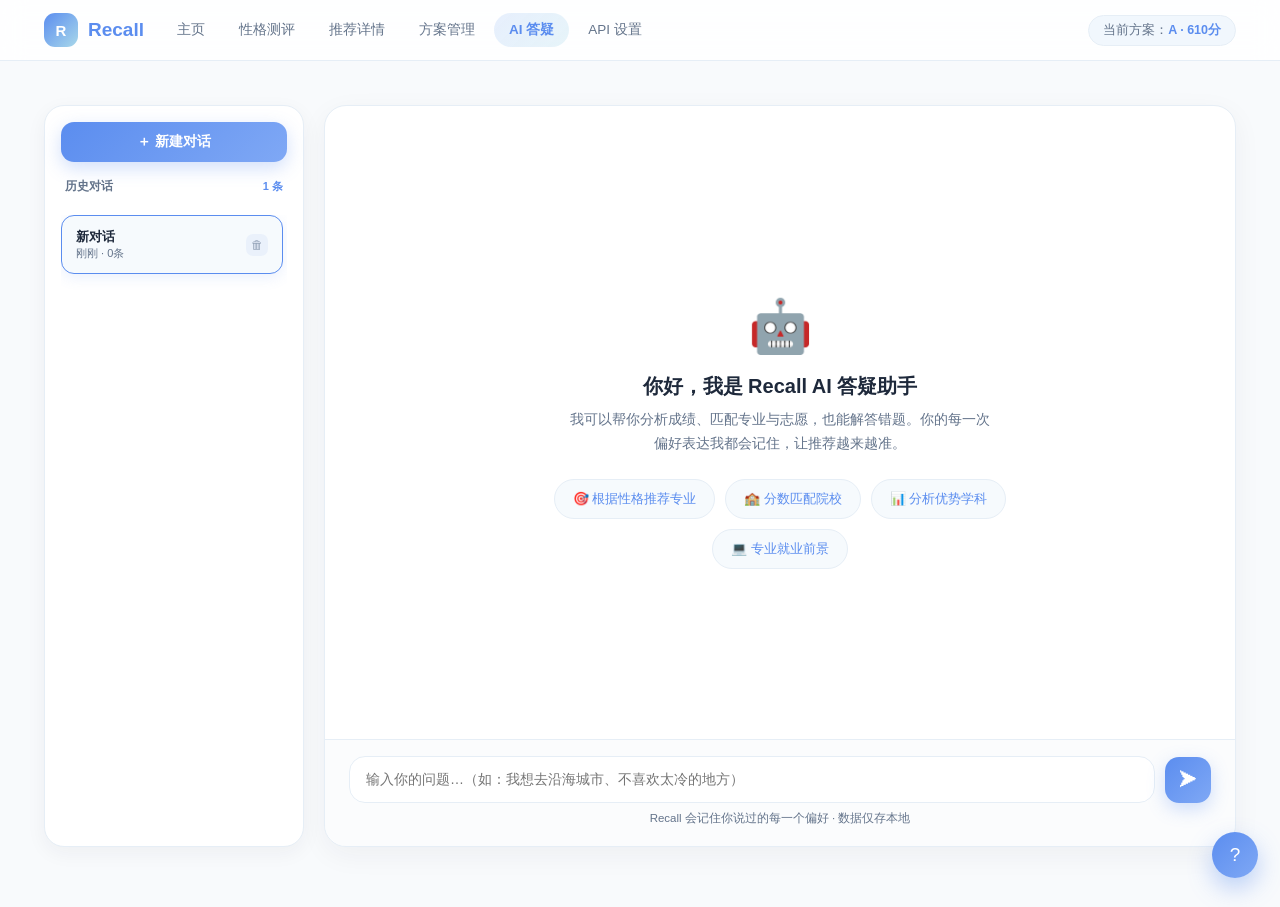
==== Recall_AI答疑.html @ 5f00f289 "feat: Recall 志愿填报助手 MVP 交付 - 前端：主页/测评/推荐详情/方案管理/AI答疑/API设置/专业详情 7 页 + 入口页 + 马卡龙设计系统 - 后端：FastAPI 代理（" ====
<!DOCTYPE html>
<html lang="zh-CN">
<head>
<meta charset="UTF-8">
<meta name="viewport" content="width=device-width,initial-scale=1">
<title>AI 答疑 · Recall</title>
<link rel="stylesheet" href="recall-ui.css">
<style>
/* ====== 页面专属：AI 答疑聊天布局 ====== */
.chat-wrap{display:flex;gap:20px;height:calc(100vh - 72px);margin-top:18px}

/* 左侧：对话列表面板 */
.chat-sidebar{width:260px;flex-shrink:0;display:flex;flex-direction:column;gap:12px}
.chat-sidebar .new-chat-btn{
  display:flex;align-items:center;justify-content:center;gap:8px;
  padding:11px;border-radius:13px;font-size:13.5px;font-weight:600;
  background:linear-gradient(135deg,var(--main),#7FA8F5);color:#fff;
  box-shadow:0 6px 18px rgba(91,141,239,.28);
  transition:.18s;cursor:pointer
}
.chat-sidebar .new-chat-btn:hover{transform:translateY(-2px);box-shadow:0 10px 24px rgba(91,141,239,.38)}
.chat-list{flex:1;overflow-y:auto;display:flex;flex-direction:column;gap:6px;padding-right:4px}
.chat-item{
  padding:12px 14px;border-radius:13px;background:var(--card);
  border:1.5px solid var(--line);cursor:pointer;transition:.15s;
  display:flex;align-items:center;justify-content:space-between;gap:8px
}
.chat-item:hover{border-color:var(--sec);box-shadow:0 4px 12px rgba(91,141,239,.08)}
.chat-item.active{border-color:var(--main);background:#F6FAFD;
  box-shadow:0 4px 14px rgba(91,141,239,.12)}
.chat-item .ci-title{font-size:13px;font-weight:600;color:var(--ink);white-space:nowrap;overflow:hidden;text-overflow:ellipsis}
.chat-item .ci-time{font-size:11px;color:var(--sub);white-space:nowrap;flex-shrink:0}
.chat-item .ci-dot{width:7px;height:7px;border-radius:50%;background:var(--main);flex-shrink:0}
.chat-item .ci-del{
  width:22px;height:22px;border-radius:7px;flex-shrink:0;display:grid;place-items:center;
  background:#F1F5F9;color:#94A3B8;font-size:12px;cursor:pointer;transition:.15s;border:none
}
.chat-item .ci-del:hover{background:#FFF1F1;color:#E25555}
.chat-item.active .ci-del{background:#EAF1FB}

/* 右侧：聊天主区域 */
.chat-main{flex:1;display:flex;flex-direction:column;min-width:0;
  background:var(--card);border:1px solid var(--line);border-radius:22px;
  overflow:hidden;box-shadow:0 8px 28px rgba(30,41,59,.05)}

/* 欢迎语 */
.chat-welcome{
  flex:1;overflow-y:auto;padding:36px 32px 16px;
  display:flex;flex-direction:column;align-items:center;justify-content:center;text-align:center
}
.chat-welcome .cw-icon{font-size:52px;margin-bottom:16px}
.chat-welcome h2{font-size:20px;color:var(--ink);margin-bottom:8px}
.chat-welcome p{font-size:14px;color:var(--sub);max-width:420px;line-height:1.7;margin-bottom:24px}
.chat-welcome .quick-q{display:flex;flex-wrap:wrap;gap:10px;justify-content:center;max-width:500px}
.chat-welcome .qq-btn{
  padding:10px 18px;border-radius:999px;font-size:13px;
  background:#F6FAFD;color:var(--main);border:1.5px solid var(--line);
  cursor:pointer;transition:.15s;font-weight:500
}
.chat-welcome .qq-btn:hover{background:#EDF5FC;border-color:var(--sec)}

/* 聊天消息区 */
.chat-msgs{flex:1;overflow-y:auto;padding:24px 28px 12px;display:flex;flex-direction:column;gap:18px;display:none}
.msg{display:flex;gap:10px;max-width:80%;animation:fadein .3s}
.msg.ai{align-self:flex-start}
.msg.user{align-self:flex-end;flex-direction:row-reverse}
.msg-avatar{
  width:36px;height:36px;border-radius:50%;flex-shrink:0;display:grid;place-items:center;
  font-size:16px;font-weight:700;color:#fff
}
.msg.ai .msg-avatar{background:linear-gradient(135deg,var(--main),var(--sec))}
.msg.user .msg-avatar{background:linear-gradient(135deg,var(--accent),#FFD080)}
.msg-bubble{
  padding:12px 16px;border-radius:16px;font-size:13.5px;line-height:1.75;
  box-shadow:0 2px 8px rgba(30,41,59,.04)
}
.msg.ai .msg-bubble{background:#F6FAFD;color:var(--ink);border-top-left-radius:5px;
  border:1px solid #EDF2F7}
.msg.user .msg-bubble{background:linear-gradient(135deg,var(--main),#7FA8F5);
  color:#fff;border-top-right-radius:5px}

/* AI 回复中的结构化信息 */
.msg-tag{display:inline-block;padding:2px 9px;border-radius:999px;
  font-size:11.5px;font-weight:600;margin:2px 2px 2px 0}
.msg-tag.blue{background:#EDF5FC;color:var(--main)}
.msg-tag.orange{background:#FFF3E2;color:#E08A1E}
.msg-tag.green{background:#EEFAF0;color:#2DA44E}
.msg-card-mini{
  margin-top:8px;padding:10px 12px;border-radius:11px;
  background:#fff;border:1px solid var(--line);font-size:12.5px
}
.msg-card-mini mcb-row{display:flex;justify-content:space-between;margin-bottom:4px}
.msg-card-mini mcb-row:last-child{margin-bottom:0}
.msg-card-mini .mcb-l{color:var(--sub)}
.msg-card-mini .mcb-r{color:var(--ink);font-weight:600}

/* 记忆写入提示 */
.mem-hint{
  margin-top:8px;padding:8px 12px;border-radius:10px;
  background:rgba(255,179,71,.1);border:1px dashed rgba(255,179,71,.35);
  font-size:12px;color:#B27A1F;display:flex;align-items:center;gap:6px
}
.mem-hint .mh-icon{font-size:14px}

/* 输入区 */
.chat-input-area{
  padding:16px 24px 20px;border-top:1px solid var(--line);
  background:rgba(248,250,252,.6)
}
.input-row{display:flex;gap:10px;align-items:flex-end}
.chat-input{
  flex:1;padding:12px 16px;border:1.5px solid var(--line);border-radius:16px;
  background:#fff;font-size:14px;color:var(--ink);outline:none;resize:none;
  font-family:inherit;line-height:1.5;max-height:120px;transition:.15s
}
.chat-input:focus{border-color:var(--main);box-shadow:0 0 0 3px rgba(91,141,239,.12)}
.chat-send{
  width:46px;height:46px;border-radius:14px;background:linear-gradient(135deg,var(--main),#7FA8F5);
  color:#fff;font-size:18px;display:grid;place-items:center;flex-shrink:0;
  box-shadow:0 6px 18px rgba(91,141,239,.28);transition:.18s;cursor:pointer
}
.chat-send:hover{transform:translateY(-2px);box-shadow:0 10px 24px rgba(91,141,239,.38)}
.chat-send:active{transform:scale(.96)}
.input-hint{font-size:11.5px;color:var(--sub);text-align:center;margin-top:8px}

/* typing 动画 */
.typing{display:flex;gap:4px;padding:14px 18px}
.typing dot{width:8px;height:8px;border-radius:50%;background:var(--sec);animation:bounce 1.2s infinite}
.typing dot:nth-child(2){animation-delay:.2s}
.typing dot:nth-child(3){animation-delay:.4s}
@keyframes bounce{0%,60%,100%{transform:translateY(0)}30%{transform:translateY(-6px)}}

/* 响应式 */
@media (max-width:860px){
  .chat-wrap{flex-direction:column;height:auto}
  .chat-sidebar{width:100%;flex-direction:row;overflow-x:auto;padding-bottom:4px}
  .chat-list{flex-direction:row;flex-shrink:0}
  .chat-item{min-width:180px;flex-shrink:0}
  .chat-main{min-height:520px}
  .msg{max-width:88%}
}
</style>
</head>
<body>

<!-- file:// 错误打开方式警告：仅当用户错误地用 file:// 双击打开时显示 -->
<div id="fileWarn" style="display:none;background:#FFF1F1;border-bottom:1px solid #FFD2D2;color:#C0392B;font-size:12.5px;padding:11px 20px;text-align:center;line-height:1.7">
  ⚠️ 检测到你用 <b>file://</b> 方式打开了本页面，浏览器会拦截对后端的请求（Failed to fetch）。<br>
  请改用 <b>http://localhost:8011/pages/Recall_AI答疑.html</b> 访问 —— 双击 <code>backend\start.bat</code> 启动后会自动打开。
</div>

<!-- ====== 顶栏（共享） ====== -->
<header class="topbar">
  <div class="topbar-in">
    <a href="Recall_主页.html" class="logo">
      <div class="logo-badge">R</div> Recall
    </a>
    <nav class="nav">
      <a href="Recall_主页.html">主页</a>
      <a href="Recall_测评.html">性格测评</a>
      <a href="Recall_推荐详情.html">推荐详情</a>
      <a href="Recall_方案管理.html">方案管理</a>
      <a href="Recall_AI答疑.html" class="on">AI 答疑</a>
      <a href="Recall_API设置.html">API 设置</a>
    </nav>
    <span class="plan-ind">当前方案：<b>A · 610分</b></span>
  </div>
</header>

<!-- ====== 主区域：双栏聊天 ====== -->
<div class="page chat-wrap">

  <!-- 左侧：历史对话 -->
  <aside class="chat-sidebar card" style="padding:16px;border-radius:20px">
    <button class="new-chat-btn" onclick="newChat()">＋ 新建对话</button>
    <div style="font-size:12px;color:var(--sub);padding:4px 4px 8px;font-weight:600;display:flex;justify-content:space-between;align-items:center">
      <span>历史对话</span>
      <span id="chatCount" style="font-size:11px;color:var(--main)"></span>
    </div>
    <div class="chat-list" id="chatList"><!-- JS 动态渲染 --></div>
  </aside>

  <!-- 右侧：聊天区 -->
  <main class="chat-main">

    <!-- 欢迎态（默认显示） -->
    <div class="chat-welcome" id="welcomeView">
      <div class="cw-icon">🤖</div>
      <h2>你好，我是 Recall AI 答疑助手</h2>
      <p>我可以帮你分析成绩、匹配专业与志愿，也能解答错题。你的每一次偏好表达我都会记住，让推荐越来越准。</p>
      <div class="quick-q">
        <button class="qq-btn" onclick="sendQuick('根据我的性格测评，推荐适合的专业方向')">🎯 根据性格推荐专业</button>
        <button class="qq-btn" onclick="sendQuick('我的分数能上哪些学校？')">🏫 分数匹配院校</button>
        <button class="qq-btn" onclick="sendQuick('帮我分析一下我的优势学科')">📊 分析优势学科</button>
        <button class="qq-btn" onclick="sendQuick('我想了解计算机专业的就业前景')">💻 专业就业前景</button>
      </div>
    </div>

    <!-- 聊天消息（点击快捷问题后显示，初始为空） -->
    <div class="chat-msgs" id="chatMsgs" style="display:none">

      <!-- typing 占位 -->
      <div class="msg ai" id="typingDemo" style="display:none">
        <div class="msg-avatar">R</div>
        <div class="msg-bubble">
          <div class="typing"><dot></dot><dot></dot><dot></dot></div>
        </div>
      </div>
    </div>

    <!-- 输入栏 -->
    <div class="chat-input-area">
      <div class="input-row">
        <textarea class="chat-input" id="chatInput" rows="1"
          placeholder="输入你的问题…（如：我想去沿海城市、不喜欢太冷的地方）"
          onkeydown="if(event.key==='Enter'&&!event.shiftKey){event.preventDefault();sendMsg()}"></textarea>
        <button class="chat-send" onclick="sendMsg()" title="发送">➤</button>
      </div>
      <div class="input-hint">Recall 会记住你说过的每一个偏好 · 数据仅存本地</div>
    </div>
  </main>
</div>

<!-- 悬浮帮助 -->
<div class="help-float" title="使用帮助" onclick="showHelpTip(this)">?</div>

<div id="helpTip" style="display:none;position:fixed;right:78px;bottom:28px;width:280px;background:#fff;border:1px solid var(--line);border-radius:16px;padding:18px 20px;box-shadow:0 16px 40px rgba(30,41,59,.15);z-index:65;font-size:12.5px;line-height:1.8;color:var(--sub)">
  <div style="display:flex;justify-content:space-between;align-items:center;margin-bottom:10px">
    <b style="font-size:13.5px;color:var(--ink)">📖 AI 答疑帮助</b>
    <button onclick="document.getElementById('helpTip').style.display='none'" style="font-size:16px;color:var(--sub);background:none;border:none;cursor:pointer;padding:2px 6px">✕</button>
  </div>
  <p style="margin-bottom:6px">• 输入问题后按 Enter 或点击发送</p>
  <p style="margin-bottom:6px">· AI 会读取你的画像（分数/性格/偏好）给出个性化建议</p>
  <p style="margin-bottom:6px">· 对话历史已保存在本地，可随时切换 / 新建 / 删除</p>
  <p>· 需要先在「API 设置」配置好模型才能使用</p>
</div>

<script>
/* ========== 持久化：本地对话存储 ========== */
const STORE_KEY = 'recall_chats';
let chats = [];        // [{id,title,time,messages:[{role,content}]}]
let currentId = null;

function loadChats(){
  try{ chats = JSON.parse(localStorage.getItem(STORE_KEY)||'[]'); }catch(e){ chats = []; }
  if(!Array.isArray(chats)) chats = [];
}
function saveChats(){
  try{ localStorage.setItem(STORE_KEY, JSON.stringify(chats)); }catch(e){}
}
function getChat(id){ return chats.find(c=>c.id===id); }
function genId(){ return 'c'+Date.now()+Math.floor(Math.random()*1000); }

function relTime(t){
  const d = Math.floor((Date.now()-t)/1000);
  if(d<60) return '刚刚';
  if(d<3600) return Math.floor(d/60)+'分钟前';
  if(d<86400) return Math.floor(d/3600)+'小时前';
  if(d<86400*7) return Math.floor(d/86400)+'天前';
  const dt=new Date(t); return (dt.getMonth()+1)+'/'+dt.getDate();
}

/* ========== 渲染左侧列表 ========== */
function renderChatList(){
  const list = document.getElementById('chatList');
  document.getElementById('chatCount').textContent = chats.length? chats.length+' 条' : '';
  if(!chats.length){
    list.innerHTML = '<div style="font-size:12px;color:var(--sub);padding:14px 4px;line-height:1.7">还没有对话。<br>点上方「＋ 新建对话」开始，或试试右侧快捷问题。</div>';
    return;
  }
  list.innerHTML = chats.map(c=>`
    <div class="chat-item ${c.id===currentId?'active':''}" data-id="${c.id}">
      <div onclick="switchChat('${c.id}')" style="flex:1;min-width:0;cursor:pointer">
        <div class="ci-title">${escHtml(c.title||'新对话')}</div>
        <div class="ci-time">${relTime(c.time)} · ${c.messages.length}条</div>
      </div>
      <button class="ci-del" title="删除对话" onclick="event.stopPropagation();deleteChat('${c.id}')">🗑</button>
    </div>`).join('');
}

/* ========== 渲染右侧消息 ========== */
function renderMessages(){
  const c = document.getElementById('chatMsgs');
  const chat = getChat(currentId);
  const msgs = chat ? chat.messages : [];
  if(!msgs.length){
    document.getElementById('welcomeView').style.display='flex';
    c.style.display='none';
    c.innerHTML = '<div class="msg ai" id="typingDemo" style="display:none"><div class="msg-avatar">R</div><div class="msg-bubble"><div class="typing"><dot></dot><dot></dot><dot></dot></div></div></div>';
    return;
  }
  document.getElementById('welcomeView').style.display='none';
  c.style.display='flex';
  c.innerHTML = msgs.map(m=>{
    if(m.role==='user') return `<div class="msg user"><div class="msg-avatar">我</div><div class="msg-bubble">${escHtml(m.content)}</div></div>`;
    return `<div class="msg ai"><div class="msg-avatar">R</div><div class="msg-bubble">${formatAI(m.content)}</div></div>`;
  }).join('') + '<div class="msg ai" id="typingDemo" style="display:none"><div class="msg-avatar">R</div><div class="msg-bubble"><div class="typing"><dot></dot><dot></dot><dot></dot></div></div></div>';
  c.scrollTop = c.scrollHeight;
}

/* ========== 进入聊天视图 ========== */
function enterChatView(){
  document.getElementById('welcomeView').style.display='none';
  document.getElementById('chatMsgs').style.display='flex';
}

/* ========== 系统提示词（代入用户画像，白盒归因） ========== */
function buildSystemPrompt(){
  let profile = {};
  try{ profile = JSON.parse(localStorage.getItem('recall_profile')||'{}'); }catch(e){}
  let persona = '';
  try{ persona = localStorage.getItem('recall_persona')||''; }catch(e){}
  let p = '你是"Recall"高考志愿填报 AI 答疑助手。';
  if(profile.province) p += '用户是'+profile.province+'的考生；';
  if(profile.subjectType) p += profile.subjectType+'；';
  if(profile.score) p += '预估'+profile.score+'分；';
  if(persona) p += '性格测评：'+persona+'；';
  if(profile.preferences) p += '已知偏好：'+profile.preferences+'；';
  p += '请用"因为…所以…"的白盒归因方式给出推荐，简洁、专业、有温度。可结合院校 / 专业 / 就业 / 地域建议。';
  return p;
}

/* ========== 调用真实后端 /api/chat ========== */
async function askAI(){
  const chat = getChat(currentId);
  if(!chat) return;
  const sys = buildSystemPrompt();
  const payload = {
    model:'deepseek-chat',
    messages:[{role:'system',content:sys}, ...chat.messages.map(m=>({role:m.role,content:m.content}))],
    temperature:0.7, max_tokens:1500, stream:false
  };
  showTyping();
  try{
    const res = await fetch('/api/chat',{
      method:'POST',
      headers:{'Content-Type':'application/json'},
      body:JSON.stringify(payload)
    });
    if(!res.ok){
      let detail='';
      try{ const e=await res.json(); detail=e.detail||JSON.stringify(e); }catch(_){}
      hideTyping();
      appendAIBubble('⚠️ 请求失败（'+res.status+'）：'+(detail||'未知错误')+'<br>请确认 <code>backend\\start.bat</code> 已启动、API Key 已填写。');
      return;
    }
    const data = await res.json();
    const content = (data.choices && data.choices[0] && data.choices[0].message && data.choices[0].message.content) || '（暂时没有回复）';
    chat.messages.push({role:'assistant',content});
    saveChats();
    hideTyping();
    appendAIBubble(formatAI(content));
  }catch(e){
    hideTyping();
    appendAIBubble('⚠️ 连不上后端：'+escHtml(e.message)+'<br>请确认用 <code>http://localhost:8011/pages/Recall_AI答疑.html</code> 打开，且 start.bat 正在运行。');
  }
}

/* ========== 发送（支持快捷问题 / 输入框） ========== */
function pushUser(text){
  let chat = getChat(currentId);
  if(!chat){ chat = newChatObj(); }
  enterChatView();
  chat.messages.push({role:'user',content:text});
  if(chat.title==='新对话' || !chat.title){
    chat.title = text.length>16 ? text.slice(0,16)+'…' : text;
  }
  saveChats();
  renderChatList();
  renderMessages();
  askAI();
}

function sendQuick(text){ pushUser(text); }

function sendMsg(){
  const el=document.getElementById('chatInput');
  const v=el.value.trim();
  if(!v)return;
  el.value=''; el.style.height='auto';
  pushUser(v);
}

/* ========== 新建 / 切换 / 删除 ========== */
function newChatObj(){
  const c = {id:genId(), title:'新对话', time:Date.now(), messages:[]};
  chats.unshift(c);
  currentId = c.id;
  saveChats();
  return c;
}
function newChat(){
  newChatObj();
  renderChatList();
  renderMessages();
  document.getElementById('chatInput').focus();
}
function switchChat(id){
  currentId = id;
  renderChatList();
  renderMessages();
}
function deleteChat(id){
  if(chats.length<=1){
    // 至少保留一个：清空当前而非删除最后一个
    const c = getChat(id);
    if(c){ c.messages=[]; c.title='新对话'; c.time=Date.now(); }
    saveChats(); renderChatList(); renderMessages();
    showToast('已清空该对话（至少保留一条）');
    return;
  }
  chats = chats.filter(c=>c.id!==id);
  if(currentId===id) currentId = chats[0].id;
  saveChats(); renderChatList(); renderMessages();
  showToast('🗑 已删除对话');
}

/* ========== 气泡工具 ========== */
function appendUserBubble(text){
  const c=document.getElementById('chatMsgs');
  const d=document.createElement('div');
  d.className='msg user';
  d.innerHTML=`<div class="msg-avatar">我</div><div class="msg-bubble">${escHtml(text)}</div>`;
  c.insertBefore(d,c.querySelector('#typingDemo'));
  c.scrollTop=c.scrollHeight;
}
function appendAIBubble(text){
  const c=document.getElementById('chatMsgs');
  const d=document.createElement('div');
  d.className='msg ai';
  d.innerHTML=`<div class="msg-avatar">R</div><div class="msg-bubble">${text}</div>`;
  c.insertBefore(d,c.querySelector('#typingDemo'));
  c.scrollTop=c.scrollHeight;
}
function formatAI(s){
  return escHtml(s).replace(/\n/g,'<br>').replace(/\*\*(.+?)\*\*/g,'<strong>$1</strong>');
}
function showTyping(){
  const t=document.getElementById('typingDemo');
  if(t) t.style.display='flex';
  const c=document.getElementById('chatMsgs'); c.scrollTop=c.scrollHeight;
}
function hideTyping(){ const t=document.getElementById('typingDemo'); if(t) t.style.display='none'; }
function escHtml(s){const d=document.createElement('div');d.textContent=s;return d.innerHTML}

/* ========== 轻提示 ========== */
let _tt;
function showToast(msg){
  let t = document.getElementById('toast');
  if(!t){
    t=document.createElement('div'); t.id='toast';
    t.style.cssText='position:fixed;top:80px;left:50%;transform:translateX(-50%)translateY(-100px);background:linear-gradient(135deg,var(--main),#7FA8F5);color:#fff;padding:12px 24px;border-radius:99px;font-size:13px;font-weight:600;box-shadow:0 10px 30px rgba(91,141,239,.4);z-index:200;transition:.3s;pointer-events:none';
    document.body.appendChild(t);
  }
  t.textContent=msg; t.style.transform='translateX(-50%)translateY(0)';
  clearTimeout(_tt); _tt=setTimeout(()=>t.style.transform='translateX(-50%)translateY(-100px)',2200);
}

// textarea 自增高
document.getElementById('chatInput').addEventListener('input',function(){
  this.style.height='auto';this.style.height=Math.min(this.scrollHeight,120)+'px';
});

// file:// 警告
if(location.protocol==='file:'){
  const w=document.getElementById('fileWarn');
  if(w) w.style.display='block';
}

// 帮助浮层
function showHelpTip(el){
  const tip=document.getElementById('helpTip');
  if(!tip) return;
  tip.style.display=tip.style.display!=='none'?'none':'block';
  if(tip.style.display==='block'){ setTimeout(()=>{ document.addEventListener('click',function h(e){ if(e.target.closest('#helpTip')||e.target.classList.contains('help-float')) return; tip.style.display='none'; document.removeEventListener('click',h); }); },10); }
}

/* ========== 初始化（含专业详情页 prefill） ========== */
loadChats();
if(chats.length){
  currentId = chats[0].id;
}else{
  newChatObj(); // 首次进入给一个空对话
}
renderChatList();
renderMessages();

// 来自专业详情页的预填问题
try{
  const prefill = localStorage.getItem('recall_prefill');
  if(prefill){
    localStorage.removeItem('recall_prefill');
    pushUser(prefill);
  }
}catch(e){}
</script>

</body>
</html>
---- recall-ui.css ----
/* Recall UI Design System · 治愈系·温和专业 */
:root{
  --main:#5B8DEF; --sec:#A8D8EA; --accent:#FFB347; --danger:#FF6B6B;
  --bg:#F8FAFC; --card:#fff; --ink:#1E293B; --sub:#64748B; --line:#E6EEF6;
}
*{box-sizing:border-box;margin:0;padding:0}
body{font-family:"PingFang SC","Microsoft YaHei",sans-serif;background:var(--bg);color:var(--ink);font-size:14px}
a{text-decoration:none;color:inherit}
button{font-family:inherit;cursor:pointer;border:none;background:none}
input,select{font-family:inherit;font-size:14px}
::-webkit-scrollbar{width:8px;height:8px}
::-webkit-scrollbar-thumb{background:#D5E3F0;border-radius:99px}

/* 顶栏 */
.topbar{position:sticky;top:0;z-index:50;background:rgba(255,255,255,.82);backdrop-filter:blur(12px);border-bottom:1px solid var(--line)}
.topbar-in{max-width:1240px;margin:0 auto;padding:13px 24px;display:flex;align-items:center;gap:18px}
.logo{display:flex;align-items:center;gap:10px;font-size:19px;font-weight:800;color:var(--main)}
.logo-badge{width:34px;height:34px;border-radius:11px;background:linear-gradient(135deg,var(--main),var(--sec));display:grid;place-items:center;color:#fff;font-size:15px}
.nav{display:flex;gap:4px;flex:1;flex-wrap:wrap}
.nav a{padding:8px 15px;border-radius:999px;font-size:13.5px;color:var(--sub);transition:.18s}
.nav a:hover{background:#EDF5FC;color:var(--main)}
.nav a.on{background:linear-gradient(135deg,rgba(91,141,239,.14),rgba(168,216,234,.28));color:var(--main);font-weight:600}
.plan-ind{font-size:12.5px;color:var(--sub);background:#F1F7FD;border:1px solid var(--line);padding:6px 14px;border-radius:999px;white-space:nowrap}
.plan-ind b{color:var(--main)}

/* 按钮 */
.btn{display:inline-flex;align-items:center;gap:7px;padding:10px 20px;border-radius:12px;font-size:13.5px;font-weight:600;transition:.18s;border:1.5px solid transparent}
.btn-p{background:linear-gradient(135deg,var(--main),#7FA8F5);color:#fff;box-shadow:0 8px 20px rgba(91,141,239,.3)}
.btn-p:hover{transform:translateY(-2px);box-shadow:0 12px 26px rgba(91,141,239,.38)}
.btn-s{background:#EDF5FC;color:var(--main)}
.btn-s:hover{background:#E0EFFA}
.btn-o{background:#fff;color:var(--sub);border-color:var(--line)}
.btn-o:hover{color:var(--main);border-color:var(--sec)}
.btn-d{background:#FFF1F1;color:var(--danger)}
.btn-d:hover{background:#FFE4E4}
.btn:disabled{opacity:.45;cursor:not-allowed;transform:none}

/* 卡片 */
.card{background:var(--card);border:1px solid var(--line);border-radius:18px;box-shadow:0 6px 20px rgba(30,41,59,.05)}

/* chips / tags / badge */
.chip{display:inline-flex;align-items:center;gap:6px;padding:6px 13px;border-radius:999px;font-size:12.5px;font-weight:600;background:#EDF5FC;color:var(--main)}
.chip .k{font-weight:500;color:var(--sub);font-size:11.5px}
.chip.score{background:linear-gradient(135deg,var(--main),#7FA8F5);color:#fff}
.chip.persona{background:#FFF3E2;color:#E08A1E}
.chip.pref{background:#FFF9EE;color:#B27A1F;border:1px dashed rgba(255,179,71,.55)}
.tag{font-size:11px;padding:3px 11px;border-radius:999px;font-weight:700}
.tag-chong{background:#FFF3E2;color:#E08A1E}
.tag-wen{background:#EDF5FC;color:var(--main)}
.tag-bao{background:#FFF1F1;color:var(--danger)}
.badge{display:inline-grid;place-items:center;min-width:20px;height:20px;padding:0 6px;border-radius:99px;font-size:11px;font-weight:700;background:var(--accent);color:#fff}

/* 表单 */
.inp{padding:9px 14px;border:1.5px solid var(--line);border-radius:11px;background:#fff;color:var(--ink);outline:none;transition:.15s}
.inp:focus{border-color:var(--main);box-shadow:0 0 0 3px rgba(91,141,239,.15)}
select.inp{appearance:auto}

/* 进度条 */
.progress{height:8px;border-radius:99px;background:#EAF1F8;overflow:hidden}
.progress i{display:block;height:100%;border-radius:99px;background:linear-gradient(90deg,var(--main),var(--sec));transition:width .4s}

/* 模态框 */
.modal-mask{position:fixed;inset:0;background:rgba(30,41,59,.35);backdrop-filter:blur(3px);display:none;place-items:center;z-index:100}
.modal-mask.show{display:grid}
.modal{background:#fff;border-radius:20px;padding:26px;width:min(480px,92vw);max-height:86vh;overflow:auto;box-shadow:0 24px 60px rgba(30,41,59,.2);animation:pop .25s}
@keyframes pop{from{transform:scale(.94);opacity:0}to{transform:scale(1);opacity:1}}

/* loading / 动效 */
.spin{width:15px;height:15px;border:2.5px solid rgba(255,255,255,.4);border-top-color:#fff;border-radius:50%;animation:rot .7s linear infinite}
.spin.dark{border-color:rgba(91,141,239,.25);border-top-color:var(--main)}
@keyframes rot{to{transform:rotate(360deg)}}
.fade-in{animation:fadein .45s}
@keyframes fadein{from{opacity:0;transform:translateY(8px)}to{opacity:1;transform:none}}

/* 空状态 */
.empty{text-align:center;padding:46px 20px;color:var(--sub)}
.empty .emoji{font-size:38px;margin-bottom:10px}

/* 悬浮帮助 */
.help-float{position:fixed;right:22px;bottom:22px;width:46px;height:46px;border-radius:50%;background:linear-gradient(135deg,var(--main),#7FA8F5);color:#fff;font-size:19px;display:grid;place-items:center;box-shadow:0 10px 24px rgba(91,141,239,.4);z-index:60;cursor:pointer;transition:.18s}
.help-float:hover{transform:scale(1.08)}

/* 归因框（差异化·归因白盒） */
.why{background:#F6FAFD;border-radius:12px;padding:11px 13px;font-size:12.5px;line-height:1.8;color:var(--sub);border-left:3px solid var(--sec)}
.why mark{background:rgba(255,179,71,.3);color:#B27A1F;padding:0 4px;border-radius:5px;font-weight:600}

/* 通用布局 */
.page{max-width:1240px;margin:0 auto;padding:26px 24px 60px}
.crumbs{font-size:12.5px;color:var(--sub);margin-bottom:14px}
.crumbs b{color:var(--ink)}

@media (max-width:900px){
  .plan-ind{display:none}
}
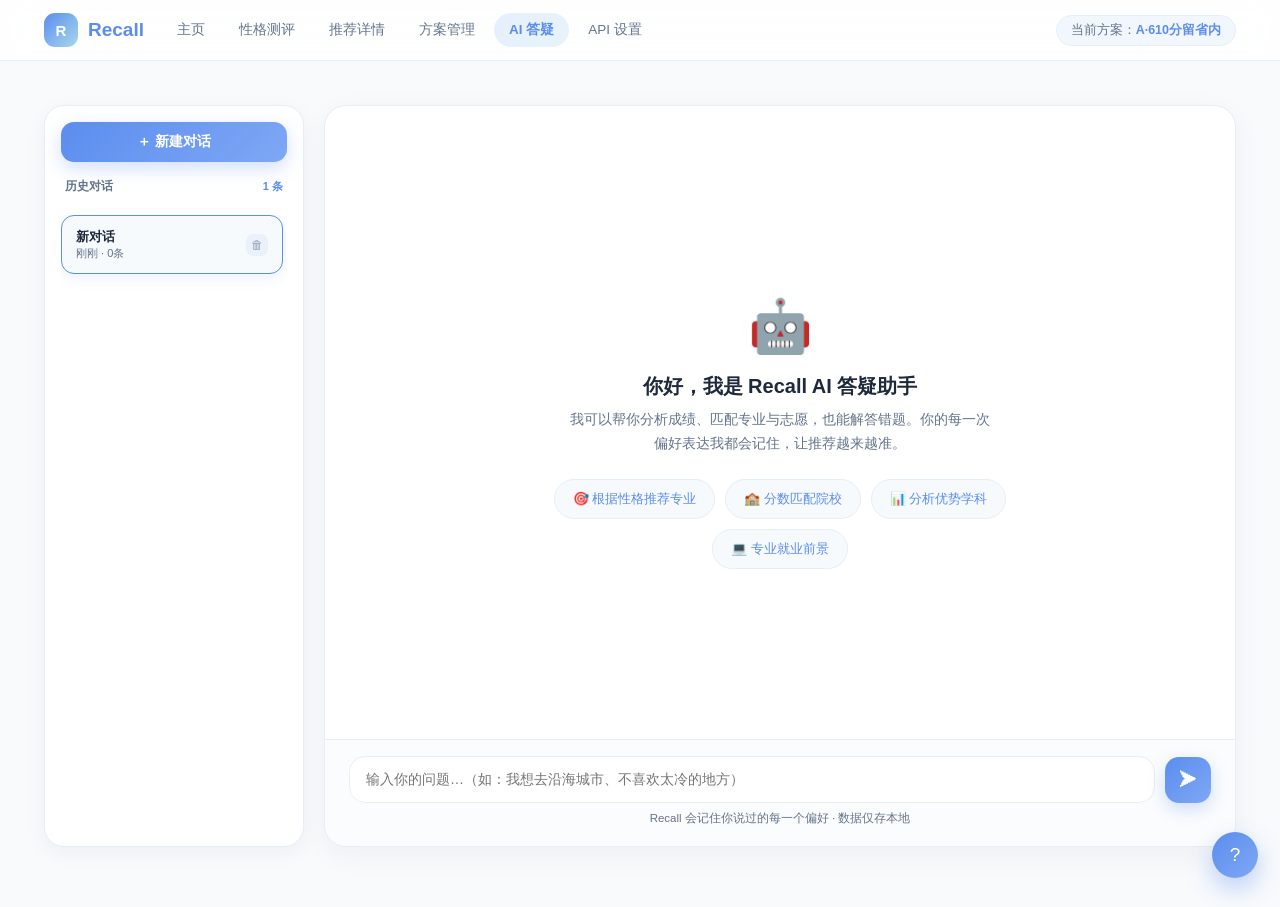
==== commit 0fa6aa81: "fix: 跨页'当前方案'分数统一为 curPlan.score 用户反馈: 方案管理显示 A-500，AI 答疑显示 A-610，主页分数不对——4 个页面分数不一致。  根因: - 主页渲染用 u" ====
--- a/Recall_AI答疑.html
+++ b/Recall_AI答疑.html
@@ -163,7 +163,7 @@
       <a href="Recall_AI答疑.html" class="on">AI 答疑</a>
       <a href="Recall_API设置.html">API 设置</a>
     </nav>
-    <span class="plan-ind">当前方案：<b>A · 610分</b></span>
+    <span class="plan-ind">当前方案：<b id="planInd">加载中…</b></span>
   </div>
 </header>
 
@@ -304,18 +304,40 @@
   document.getElementById('chatMsgs').style.display='flex';
 }
 
-/* ========== 系统提示词（代入用户画像，白盒归因） ========== */
+/* ========== 当前方案（统一从 localStorage 读取，与主页/方案管理一致）========== */
+function loadCurrentPlan(){
+  try{
+    const raw = localStorage.getItem('recall_current_plan');
+    if(raw){
+      const p = JSON.parse(raw);
+      return p && p.name ? p : {name:'A-610分留省内', score:610, region:'留省内'};
+    }
+  }catch(e){}
+  return {name:'A-610分留省内', score:610, region:'留省内'};
+}
+let currentPlan = loadCurrentPlan();
+// 顶栏立刻渲染当前方案（解决硬编码 610 问题）
+(function(){
+  const el = document.getElementById('planInd');
+  if(el){
+    // "A-610分留省内" → "A·610分留省内"
+    el.textContent = currentPlan.name.replace(/^([A-Z])-/, '$1·');
+  }
+})();
+
+/* ========== 系统提示词（代入当前方案 + 全局画像）========== */
 function buildSystemPrompt(){
   let profile = {};
   try{ profile = JSON.parse(localStorage.getItem('recall_profile')||'{}'); }catch(e){}
   let persona = '';
   try{ persona = localStorage.getItem('recall_persona')||''; }catch(e){}
   let p = '你是"Recall"高考志愿填报 AI 答疑助手。';
+  p += `当前方案：${currentPlan.name}（${currentPlan.score||'?'}分 / ${currentPlan.region||'未指定'}）；`;
   if(profile.province) p += '用户是'+profile.province+'的考生；';
-  if(profile.subjectType) p += profile.subjectType+'；';
-  if(profile.score) p += '预估'+profile.score+'分；';
+  if(profile.subject) p += '选科'+profile.subject+'；';
   if(persona) p += '性格测评：'+persona+'；';
-  if(profile.preferences) p += '已知偏好：'+profile.preferences+'；';
+  const prefs = (profile.prefs||[]).filter(Boolean).join('，');
+  if(prefs) p += '已知偏好：'+prefs+'；';
   p += '请用"因为…所以…"的白盒归因方式给出推荐，简洁、专业、有温度。可结合院校 / 专业 / 就业 / 地域建议。';
   return p;
 }
